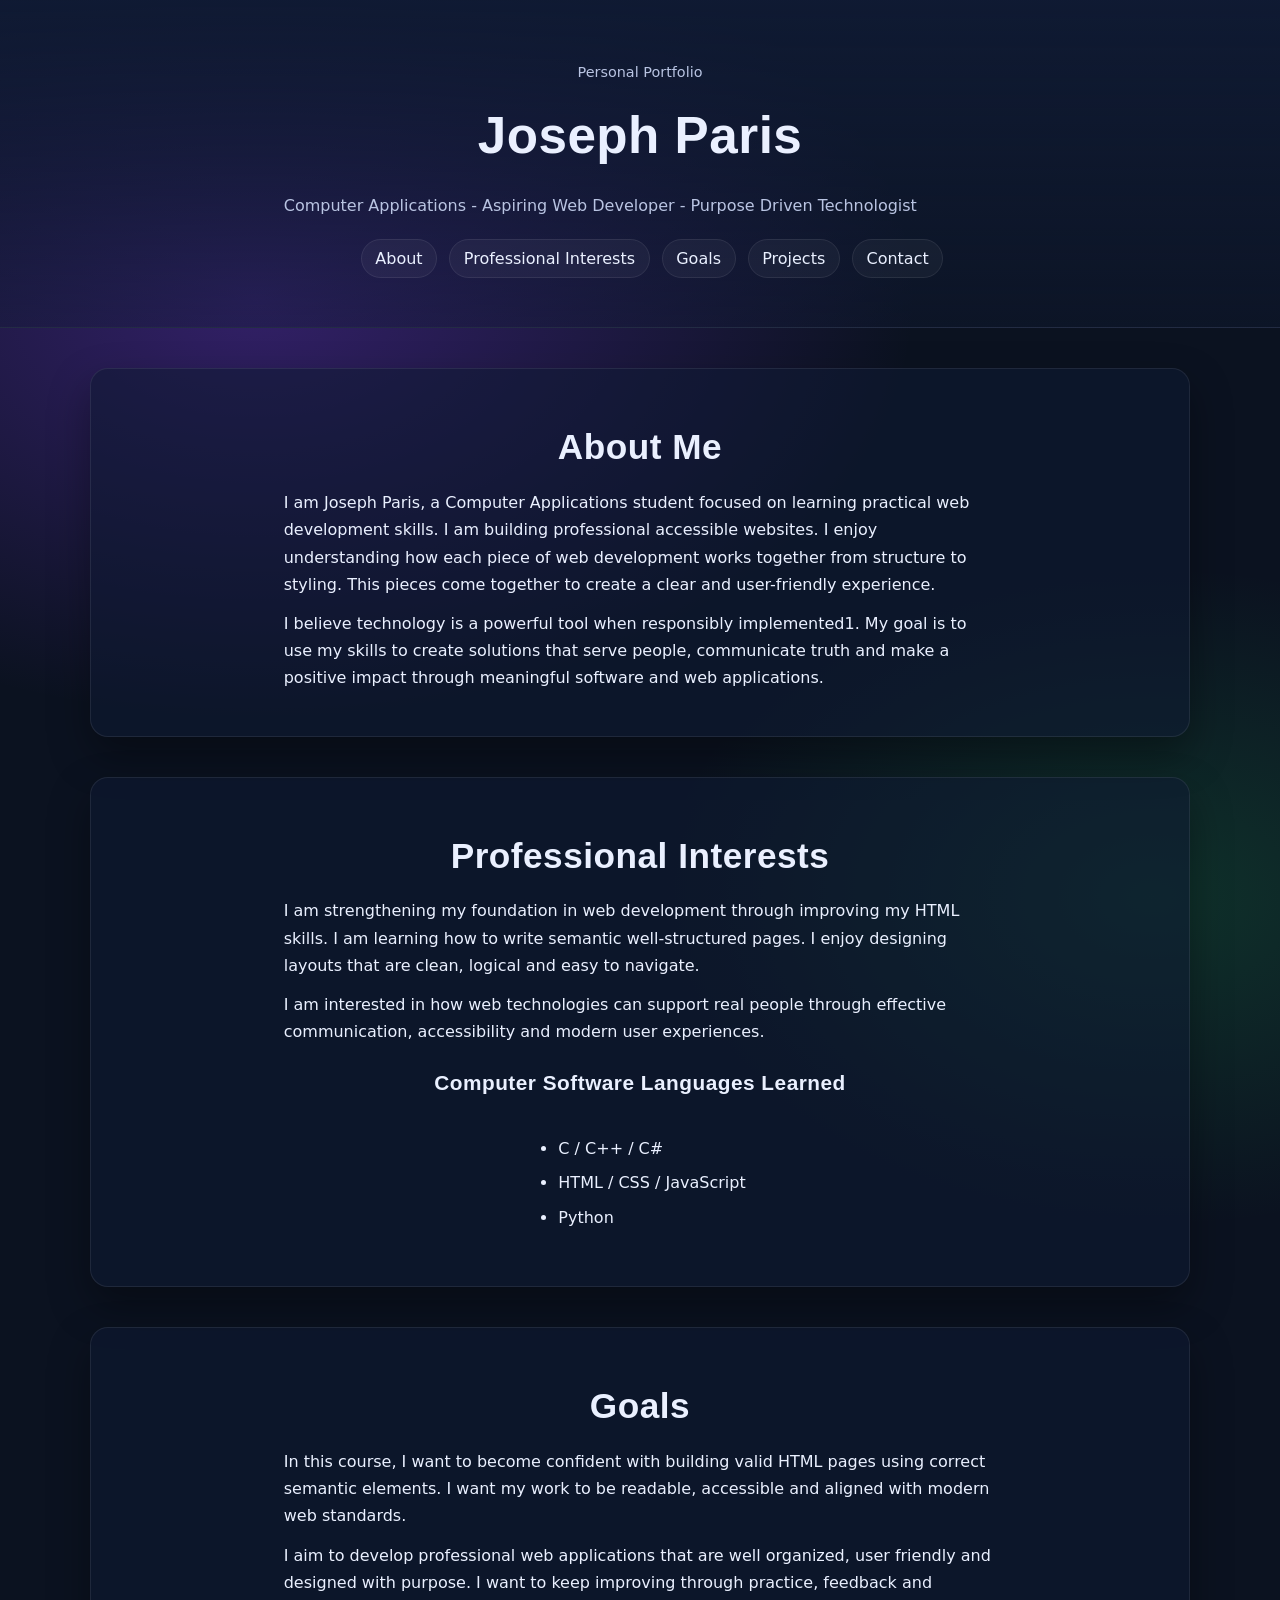
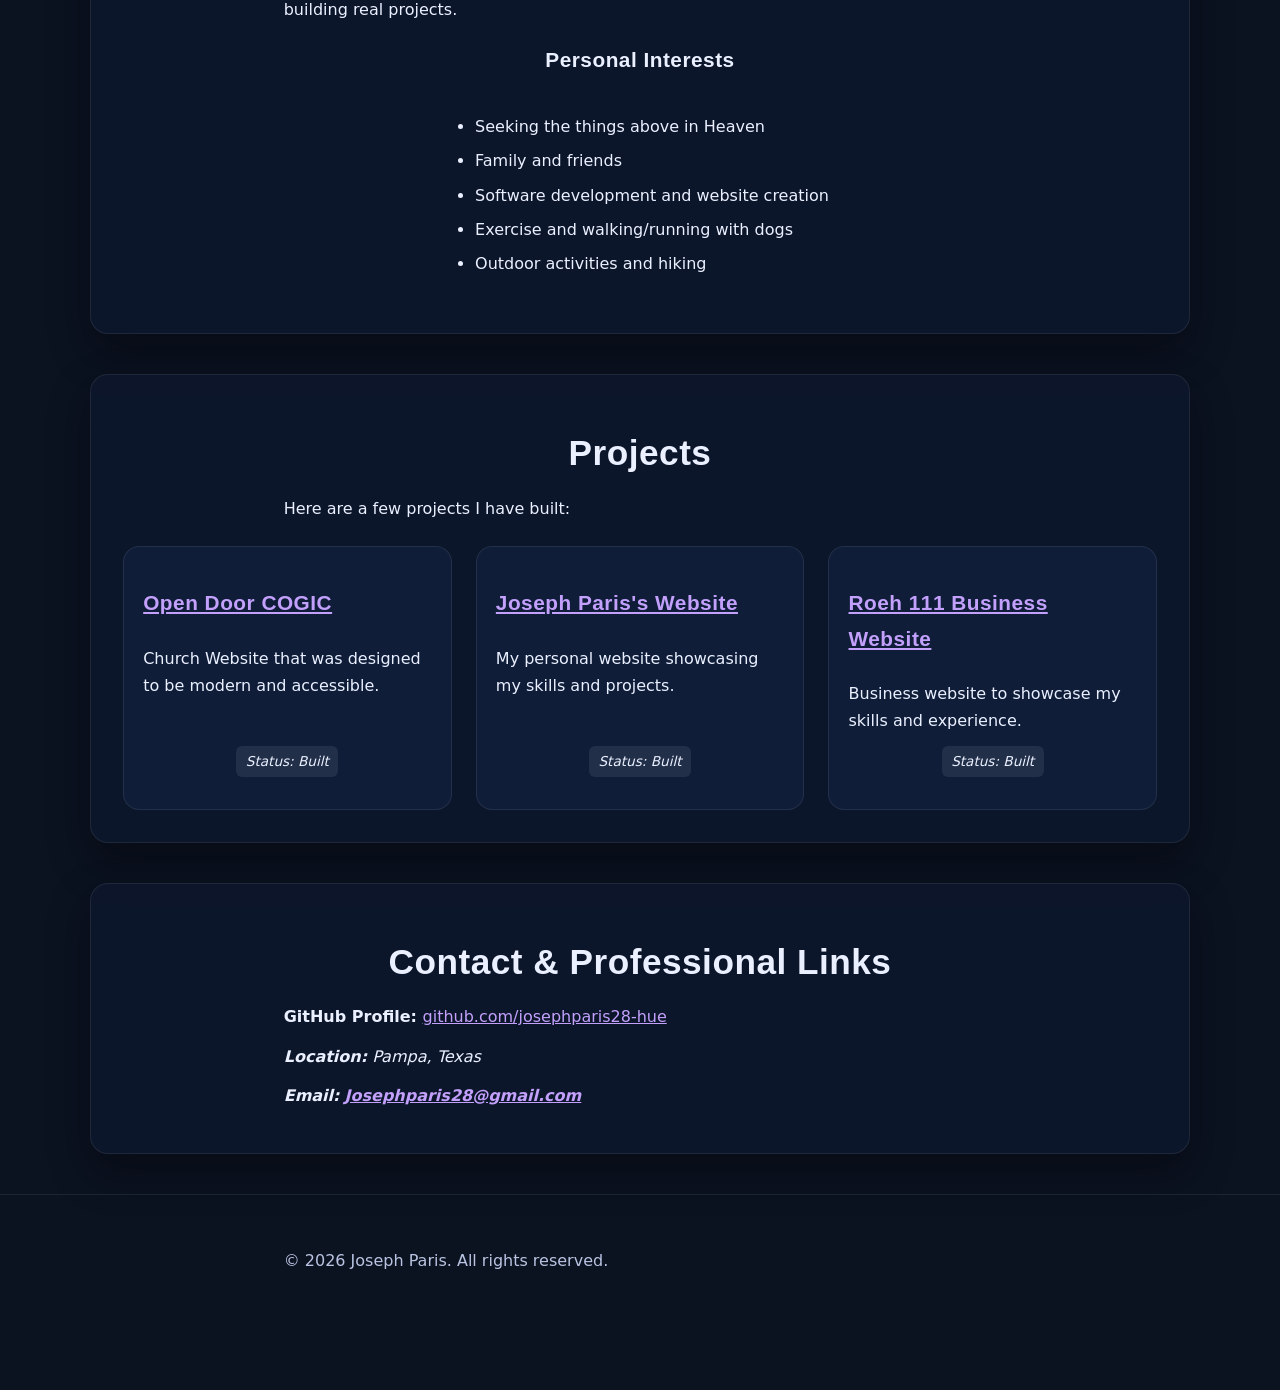
==== index.html @ 3a042814 "A few changes to improve the presentation." ====
<!DOCTYPE html>
<html lang="en">
<head>
  <meta charset="UTF-8" />
  <meta name="viewport" content="width=device-width, initial-scale=1" />
  <title>Joseph Paris | Portfolio</title>
  <meta name="description" content="Joseph Paris — Computer Applications student and aspiring web developer. Projects, skills, and interests." />

  <link rel="stylesheet" href="style.css" />
</head>

<body>
  <a class="skip-link" href="#main-content">Skip to main content</a>

  <header class="site-header">
    <div class="container">
      <p class="eyebrow">Personal Portfolio</p>
      <h1>Joseph Paris</h1>
      <p class="subtitle">
        Computer Applications - Aspiring Web Developer - Purpose Driven Technologist
      </p>

      <nav aria-label="Primary Navigation">
        <ul class="nav-list">
          <li><a href="#about.html">About</a></li>
          <li><a href="#interests">Professional Interests</a></li>
          <li><a href="#goals">Goals</a></li>
          <li><a href="#projects">Projects</a></li>
          <li><a href="#contact">Contact</a></li>
        </ul>
      </nav>
    </div>
  </header>

  <main id="main-content" class="container">

    <!-- ABOUT -->
    <section id="about" aria-labelledby="about-title">
      <h2 id="about-title">About Me</h2>
      <p>
        I am Joseph Paris, a Computer Applications student focused on learning practical
        web development skills. I am building professional accessible websites. I enjoy
        understanding how each piece of web development works together from structure to styling.
        This pieces come together to create a clear and user-friendly experience.
      </p>
      <p>
        I believe technology is a powerful tool when responsibly implemented1. My goal is to
        use my skills to create solutions that serve people, communicate truth and make a
        positive impact through meaningful software and web applications.
      </p>
    </section>

    <!-- Professional Interests -->
    <section id="interests" aria-labelledby="interests-title">
      <h2 id="interests-title">Professional Interests</h2>

      <p>
        I am strengthening my foundation in web development through improving my HTML skills. 
        I am learning how to write semantic well-structured pages. I enjoy designing layouts that
        are clean, logical and easy to navigate.
      </p>

      <p>
        I am interested in how web technologies can support real people through
        effective communication, accessibility and modern user experiences.
      </p>

      <h3>Computer Software Languages Learned</h3>
      <ul class="centered-list">
        <li>C / C++ / C#</li>
        <li>HTML / CSS / JavaScript</li>
        <li>Python</li>
      </ul>
    </section>

    <!-- Goals -->
    <section id="goals" aria-labelledby="goals-title">
      <h2 id="goals-title">Goals</h2>
      <p>
        In this course, I want to become confident with building valid HTML pages using correct semantic
        elements. I want my work to be readable, accessible and aligned with modern
        web standards.
      </p>
      <p>
        I aim to develop professional web applications that are well organized,
        user friendly and designed with purpose. I want to keep improving through practice,
        feedback and building real projects.
      </p>

      <h3>Personal Interests</h3>
      <ul class="centered-list">
        <li>Seeking the things above in Heaven</li>
        <li>Family and friends</li>
        <li>Software development and website creation</li>
        <li>Exercise and walking/running with dogs</li>
        <li>Outdoor activities and hiking</li>
      </ul>
    </section>

    <!-- Projects -->
    <section id="projects" aria-labelledby="projects-title">
      <h2 id="projects-title">Projects</h2>
      <p>Here are a few projects I have built:</p>

      <div class="cards">
        <article class="card">
          <h3><a href="https://www.opendoor-church.net/" target="_blank" rel="noopener">Open Door COGIC</a></h3>
          <p>Church Website that was designed to be modern and accessible.</p>
          <p class="status">Status: Built</p>
        </article>

        <article class="card">
          <h3><a href="https://josephparis28-hue.github.io/Joseph-Paris-Personnel-Webpage/" target="_blank" rel="noopener">Joseph Paris's Website</a></h3>
          <p>My personal website showcasing my skills and projects.</p>
          <p class="status">Status: Built</p>
        </article>

        <article class="card">
          <h3><a href="https://josephparis28-hue.github.io/Roeh-111/" target="_blank" rel="noopener">Roeh 111 Business Website</a></h3>
          <p>Business website to showcase my skills and experience.</p>
          <p class="status">Status: Built</p>
        </article>
      </div>
    </section>

    <!-- Contact -->
    <section id="contact" aria-labelledby="contact-title">
      <h2 id="contact-title">Contact & Professional Links</h2>

      <p>
        <strong>GitHub Profile: </strong>
        <a href="https://github.com/josephparis28-hue" target="_blank" rel="noopener">
          github.com/josephparis28-hue</a>
      </p>

      <address>
        <p><strong>Location:</strong> Pampa, Texas</p>
        <p>
          <strong>Email:</strong>
          <a href="mailto:Josephparis28@gmail.com">Josephparis28@gmail.com</a>
        </p>
      </address>
    </section>

  </main>

  <footer class="site-footer">
    <div class="container">
      <p>&copy; 2026 Joseph Paris. All rights reserved.</p>
    </div>
  </footer>

</body>
</html>
---- style.css ----
/* 
   Base + Reset
*/
*,
*::before,
*::after {
  box-sizing: border-box;
  margin: 0;
  padding: 0;
}

:root {
  --bg: #0b1220;
  --surface: #0f1a33;
  --card: #111f3d;
  --text: #eaf0ff;
  --muted: #b9c4e2;
  --accent: #7c3aed;
  --accent2: #22c55e;
  --border: rgba(255, 255, 255, 0.08);
  --shadow: 0 18px 40px rgba(0, 0, 0, 0.35);

  --link: #c2a0fc;
  --link-hover: #a98dfc;
  --link-active: #ffffff;
}

html {
  scroll-behavior: smooth;
}

body {
  font-family: system-ui, -apple-system, Segoe UI, Roboto, Helvetica, Arial, sans-serif;
  background:
    radial-gradient(1100px 700px at 20% 10%, rgba(124, 58, 237, 0.35), transparent 60%),
    radial-gradient(900px 600px at 90% 30%, rgba(34, 197, 94, 0.18), transparent 55%),
    var(--bg);
  color: var(--text);
  line-height: 1.7;
  text-align: center;
  padding-bottom: 4rem;
}

/* 
   Typography
*/
h1, h2, h3 {
  font-family: 'Poppins', sans-serif;
  letter-spacing: 0.5px;
  margin-bottom: 0.75rem;
}

h1 {
  font-size: clamp(2.2rem, 4vw, 3.2rem);
}

h2 {
  font-size: clamp(1.6rem, 3vw, 2.2rem);
  margin-top: 1rem;
}

h3 {
  font-size: 1.3rem;
  margin-top: 1.2rem;
}

p {
  max-width: 70ch;
  margin: 0.75rem auto;
  text-align: left;
}

/* 
   Layout Utility
*/
.container {
  width: min(1100px, 92%);
  margin-inline: auto;
}

/* 
   Skip Link
*/
.skip-link {
  position: absolute;
  left: -9999px;
  top: 0;
  padding: 0.75rem 1rem;
  background: #fff;
  color: #111;
  border-radius: 10px;
}

.skip-link:focus-visible {
  left: 1rem;
  top: 1rem;
  z-index: 999;
}

/* 
   Header
*/
.site-header {
  padding: 3rem 0 2rem;
  border-bottom: 1px solid var(--border);
  background: linear-gradient(180deg, rgba(15, 26, 51, 0.95), rgba(15, 26, 51, 0.35));
}

.eyebrow {
  color: var(--muted);
  text-align: center;
  font-size: 0.9rem;
  margin-bottom: 0.5rem;
}

.subtitle {
  color: var(--muted);
  margin-top: 0.5rem;
}

/* 
   Navigation
*/
.nav-list {
  list-style: none;
  display: flex;
  justify-content: center;
  gap: 0.75rem;
  margin-top: 1.2rem;
  flex-wrap: wrap;
}

.nav-list a {
  color: var(--text);
  text-decoration: none;
  padding: 0.55rem 0.85rem;
  border: 1px solid var(--border);
  border-radius: 999px;
  background: rgba(255, 255, 255, 0.04);
  transition: transform 0.15s ease, background 0.15s ease;
}

.nav-list a:hover {
  transform: translateY(-2px);
  background: rgba(255, 255, 255, 0.1);
}

/* 
   Sections
*/
section {
  background: rgba(15, 26, 51, 0.55);
  border: 1px solid var(--border);
  border-radius: 18px;
  padding: 2rem;
  margin: 2.5rem 0;
  box-shadow: var(--shadow);
}

/* 
   Lists
*/
ul, ol {
  display: inline-block;
  text-align: left;
  margin: 1rem auto;
  padding-left: 1.5rem;
}

li {
  margin: 0.45rem 0;
}

/* 
   Project Cards
*/
.cards {
  display: grid;
  grid-template-columns: repeat(3, minmax(0, 1fr));
  gap: 1.5rem;
  margin-top: 1.5rem;
}

.card {
  display: flex;
  flex-direction: column;
  background: rgba(17, 31, 61, 0.85);
  border: 1px solid var(--border);
  border-radius: 16px;
  padding: 1.2rem;
  text-align: left;
  transition: transform 0.2s ease, box-shadow 0.2s ease;
}

.card:hover {
  transform: translateY(-5px);
  box-shadow: 0 25px 50px rgba(0, 0, 0, 0.45);
}

.card img {
  width: 100%;
  border-radius: 12px;
  margin-bottom: 1rem;
}

.card .status {
  margin-top: auto;
  align-self: flex-start;
  background: rgba(255, 255, 255, 0.08);
  padding: 0.25rem 0.6rem;
  border-radius: 6px;
  font-size: 0.85rem;
  color: var(--text);
  font-style: italic;
}



.btn {
  display: inline-block;
  padding: 0.55rem 1rem;
  background: var(--accent);
  color: white;
  border-radius: 6px;
  text-decoration: none;
  transition: background 0.2s ease;
}

.btn:hover {
  background: var(--accent2);
}

/* 
   Contact Card
*/
.contact-card {
  background: rgba(255, 255, 255, 0.05);
  padding: 1.5rem;
  border-radius: 12px;
  display: inline-block;
  text-align: left;
  box-shadow: 0 8px 20px rgba(0,0,0,0.25);
}

/* -
   Footer
*/
.site-footer {
  padding: 2.5rem 0;
  border-top: 1px solid var(--border);
  color: var(--muted);
}

.footer-nav a {
  margin: 0 0.5rem;
  color: var(--link);
  text-decoration: none;
}

.social-icons a {
  font-size: 1.6rem;
  margin: 0 0.4rem;
  transition: transform 0.2s ease;
}

.social-icons a:hover {
  transform: scale(1.2);
}

/* 
   Links
*/
a {
  color: var(--link);
}

a:hover {
  color: var(--link-hover);
}

a:active {
  color: var(--link-active);
}

/* Email link */
a[href^="mailto:"] {
  font-weight: bold;
}

/* 
   Animations
*/
.fade-in {
  opacity: 0;
  transform: translateY(20px);
  transition: opacity 0.7s ease, transform 0.7s ease;
}

.fade-in.visible {
  opacity: 1;
  transform: translateY(0);
}

/*
   Responsive
*/
@media (max-width: 900px) {
  .cards {
    grid-template-columns: 1fr;
  }

  section {
    padding: 1.5rem;
  }
}
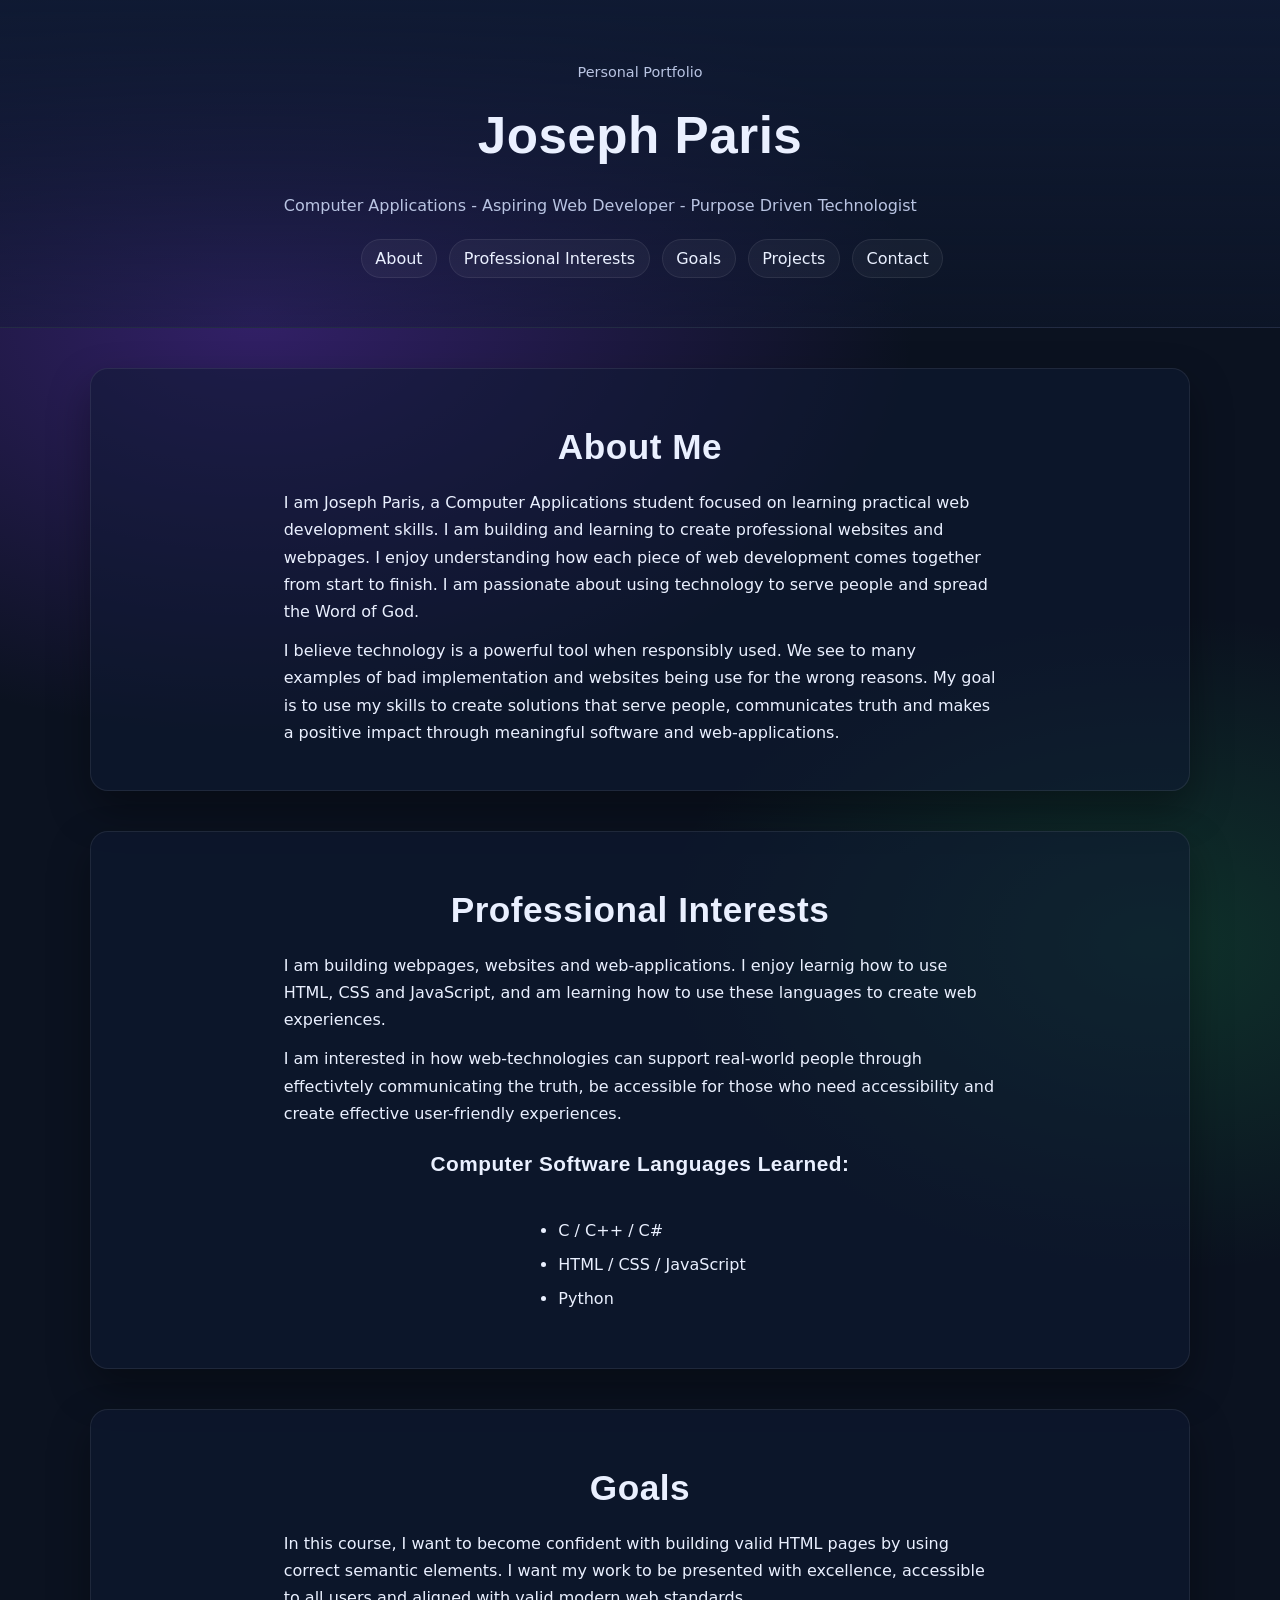
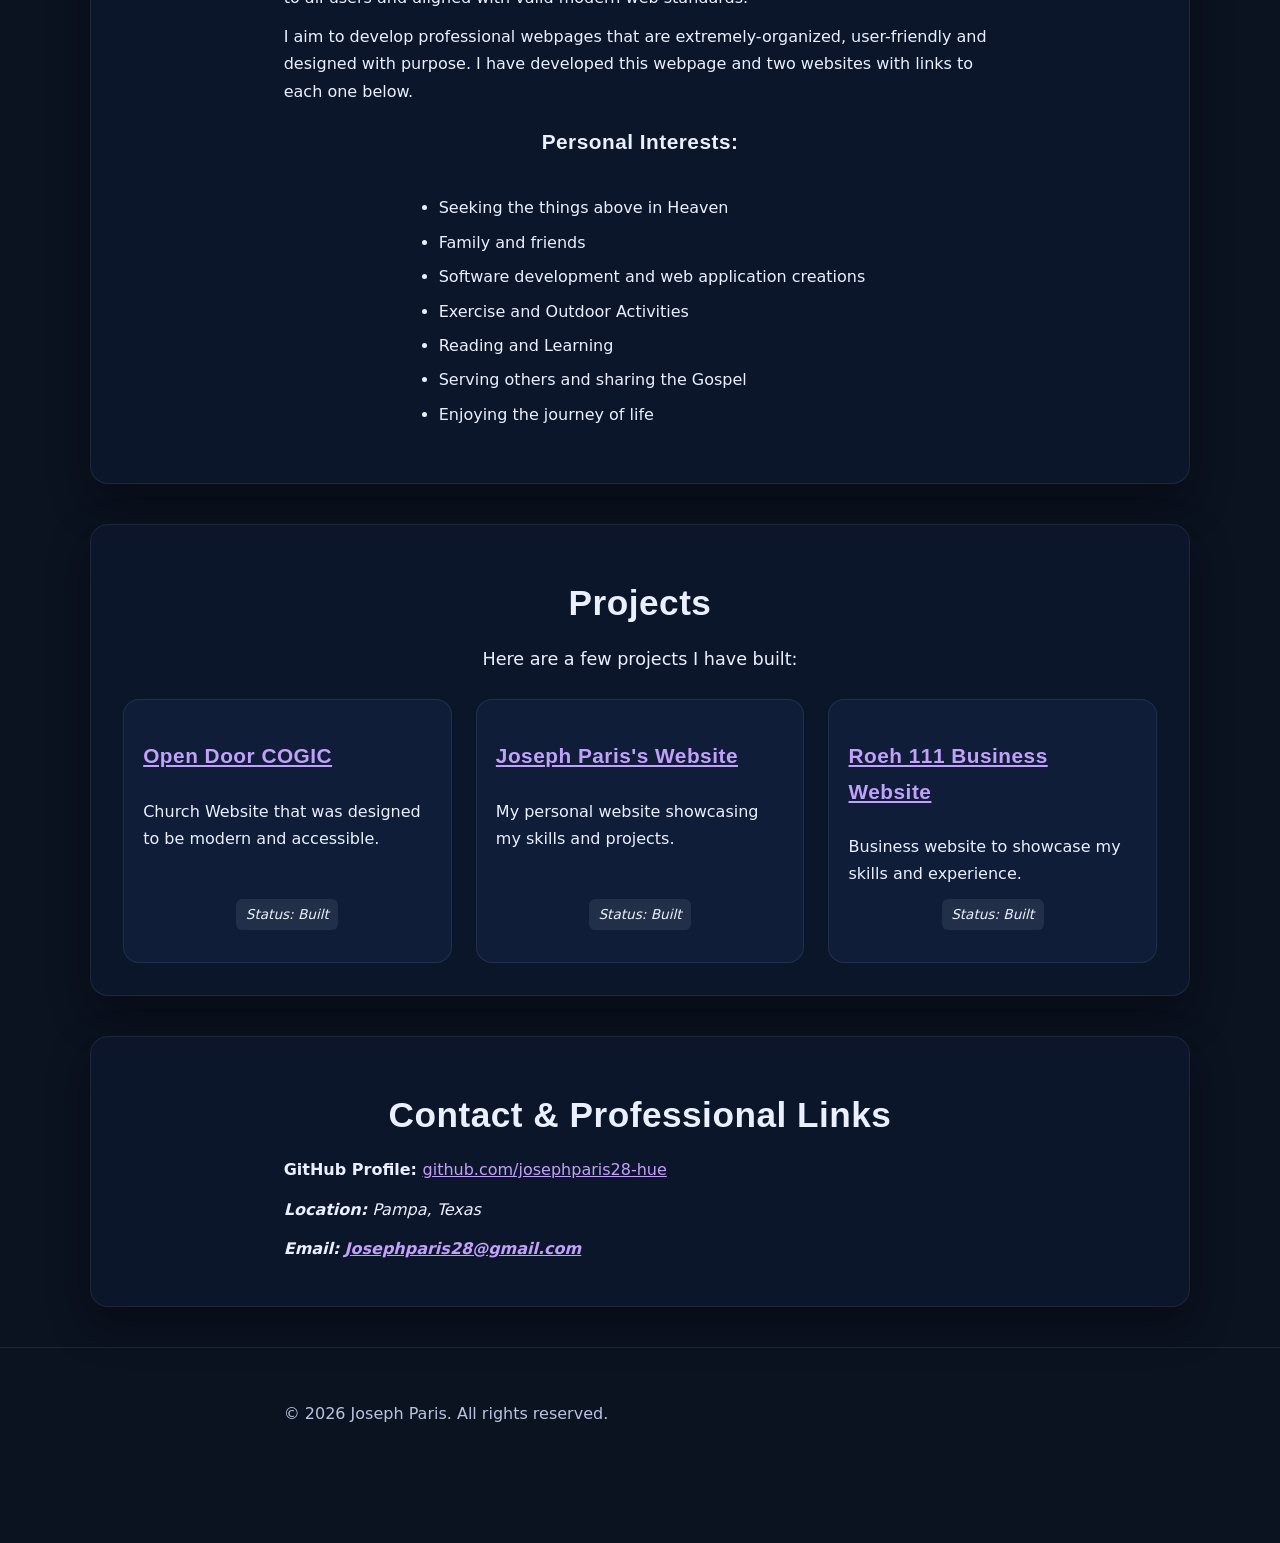
==== commit fe171c0d: "Revised the wording for the whole page, and centered the project introduction text. I added a few mo" ====
--- a/index.html
+++ b/index.html
@@ -39,14 +39,15 @@
       <h2 id="about-title">About Me</h2>
       <p>
         I am Joseph Paris, a Computer Applications student focused on learning practical
-        web development skills. I am building professional accessible websites. I enjoy
-        understanding how each piece of web development works together from structure to styling.
-        This pieces come together to create a clear and user-friendly experience.
+        web development skills. I am building and learning to create professional websites and webpages.
+        I enjoy understanding how each piece of web development comes together from start to finish.
+        I am passionate about using technology to serve people and spread the Word of God.
       </p>
       <p>
-        I believe technology is a powerful tool when responsibly implemented1. My goal is to
-        use my skills to create solutions that serve people, communicate truth and make a
-        positive impact through meaningful software and web applications.
+        I believe technology is a powerful tool when responsibly used. We see to many
+        examples of bad implementation and websites being use for the wrong reasons. 
+        My goal is to use my skills to create solutions that serve people,
+        communicates truth and makes a positive impact through meaningful software and web-applications.
       </p>
     </section>
 
@@ -55,17 +56,18 @@
       <h2 id="interests-title">Professional Interests</h2>
 
       <p>
-        I am strengthening my foundation in web development through improving my HTML skills. 
-        I am learning how to write semantic well-structured pages. I enjoy designing layouts that
-        are clean, logical and easy to navigate.
+        I am building webpages, websites and web-applications. 
+        I enjoy learnig how to use HTML, CSS and JavaScript, and
+        am learning how to use these languages to create web experiences.
       </p>
 
       <p>
-        I am interested in how web technologies can support real people through
-        effective communication, accessibility and modern user experiences.
+        I am interested in how web-technologies can support real-world people through
+        effectivtely communicating the truth, be accessible for those who need accessibility
+        and create effective user-friendly experiences.
       </p>
 
-      <h3>Computer Software Languages Learned</h3>
+      <h3>Computer Software Languages Learned:</h3>
       <ul class="centered-list">
         <li>C / C++ / C#</li>
         <li>HTML / CSS / JavaScript</li>
@@ -77,30 +79,32 @@
     <section id="goals" aria-labelledby="goals-title">
       <h2 id="goals-title">Goals</h2>
       <p>
-        In this course, I want to become confident with building valid HTML pages using correct semantic
-        elements. I want my work to be readable, accessible and aligned with modern
-        web standards.
+        In this course, I want to become confident with building valid HTML pages by
+        using correct semantic elements. I want my work to be presented with excellence, 
+        accessible to all users and aligned with valid modern web standards.
       </p>
       <p>
-        I aim to develop professional web applications that are well organized,
-        user friendly and designed with purpose. I want to keep improving through practice,
-        feedback and building real projects.
+        I aim to develop professional webpages that are extremely-organized,
+        user-friendly and designed with purpose. I have developed this webpage
+        and two websites with links to each one below.
       </p>
 
-      <h3>Personal Interests</h3>
+      <h3>Personal Interests:</h3>
       <ul class="centered-list">
         <li>Seeking the things above in Heaven</li>
         <li>Family and friends</li>
-        <li>Software development and website creation</li>
-        <li>Exercise and walking/running with dogs</li>
-        <li>Outdoor activities and hiking</li>
+        <li>Software development and web application creations</li>
+        <li>Exercise and Outdoor Activities</li>
+        <li>Reading and Learning</li>
+        <li>Serving others and sharing the Gospel</li>
+        <li>Enjoying the journey of life</li>
       </ul>
     </section>
 
     <!-- Projects -->
     <section id="projects" aria-labelledby="projects-title">
       <h2 id="projects-title">Projects</h2>
-      <p>Here are a few projects I have built:</p>
+      <p class="projects-intro">Here are a few projects I have built:</p>
 
       <div class="cards">
         <article class="card">
--- a/style.css
+++ b/style.css
@@ -174,6 +174,12 @@
 /* 
    Project Cards
 */
+.projects-intro {
+  text-align: center;
+  margin-bottom: 1.5rem;
+  font-size: 1.1rem;
+}
+
 .cards {
   display: grid;
   grid-template-columns: repeat(3, minmax(0, 1fr));
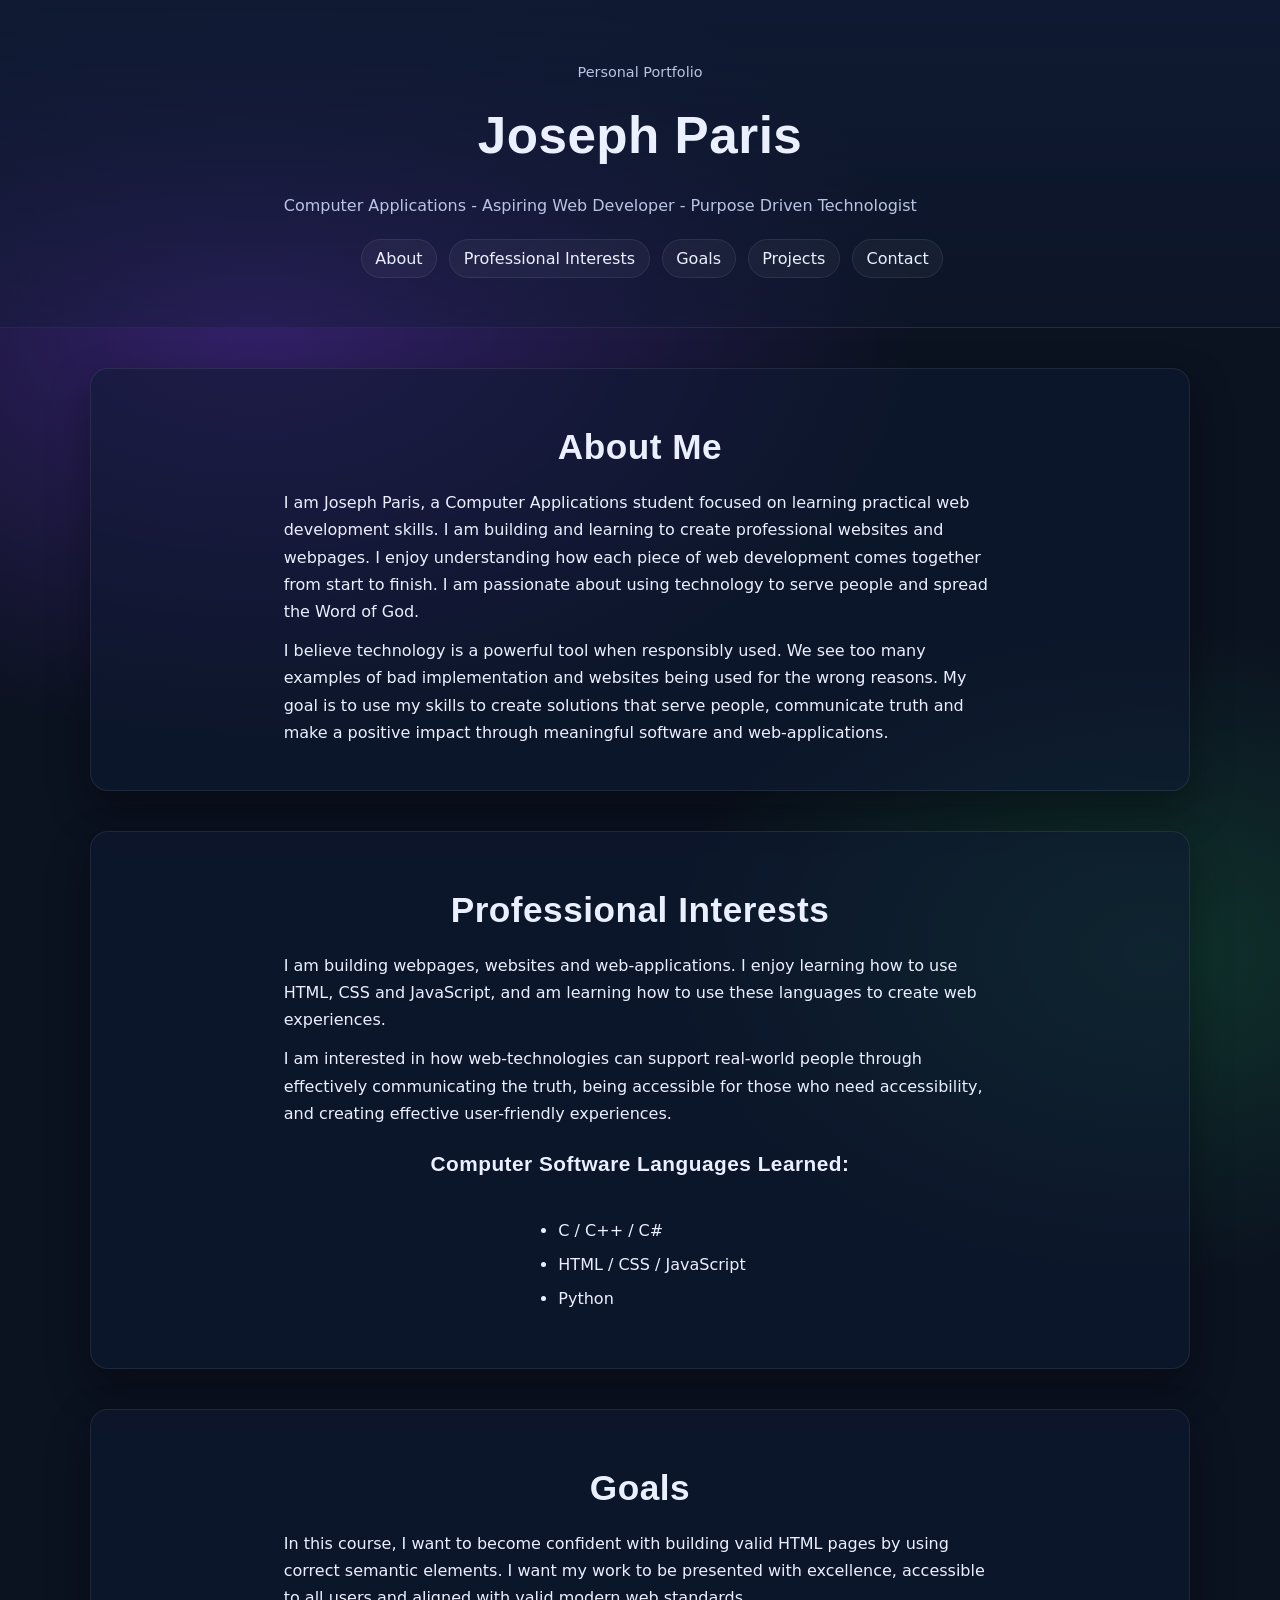
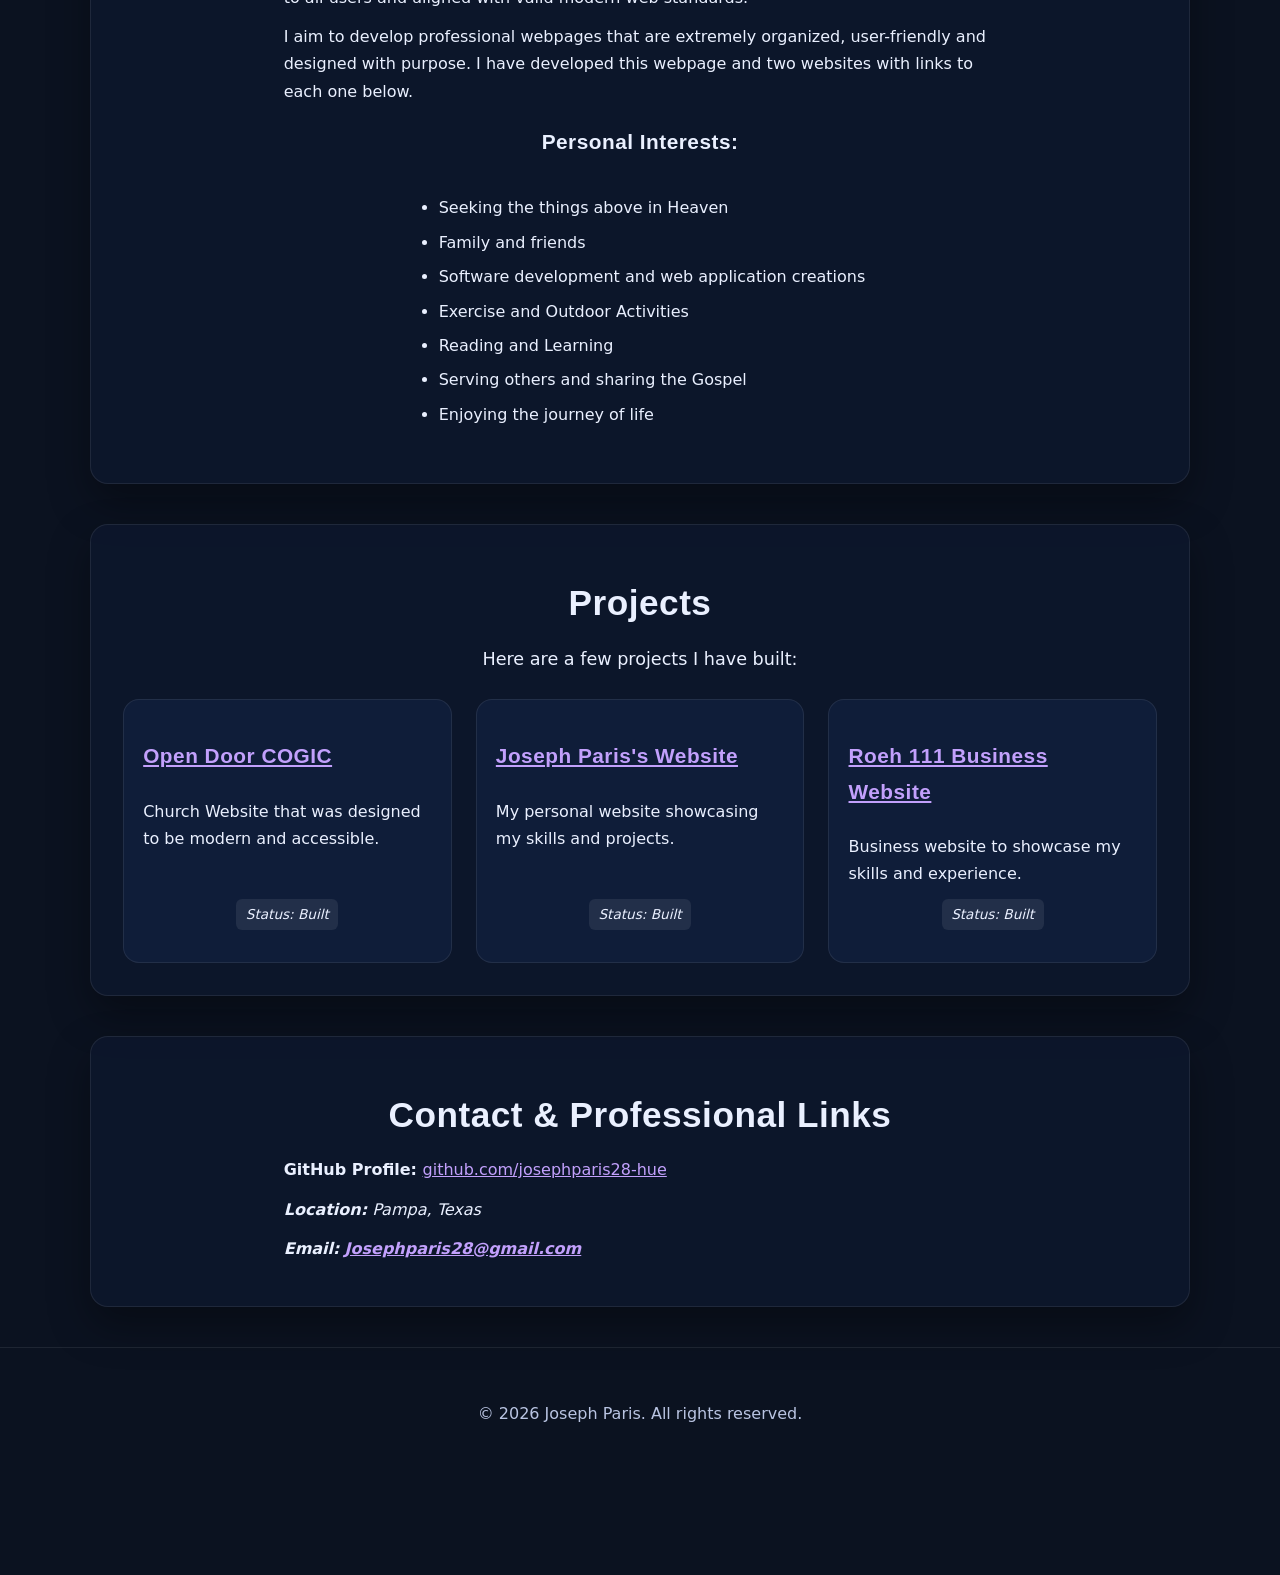
==== commit 5b9754b2: "Update README.md, index.html, style.css and add main.js. Added a scroll bar and back-to-top button." ====
--- a/index.html
+++ b/index.html
@@ -22,7 +22,7 @@
 
       <nav aria-label="Primary Navigation">
         <ul class="nav-list">
-          <li><a href="#about.html">About</a></li>
+          <li><a href="#about">About</a></li>
           <li><a href="#interests">Professional Interests</a></li>
           <li><a href="#goals">Goals</a></li>
           <li><a href="#projects">Projects</a></li>
@@ -44,10 +44,10 @@
         I am passionate about using technology to serve people and spread the Word of God.
       </p>
       <p>
-        I believe technology is a powerful tool when responsibly used. We see to many
-        examples of bad implementation and websites being use for the wrong reasons. 
+        I believe technology is a powerful tool when responsibly used. We see too many
+        examples of bad implementation and websites being used for the wrong reasons. 
         My goal is to use my skills to create solutions that serve people,
-        communicates truth and makes a positive impact through meaningful software and web-applications.
+        communicate truth and make a positive impact through meaningful software and web-applications.
       </p>
     </section>
 
@@ -57,14 +57,14 @@
 
       <p>
         I am building webpages, websites and web-applications. 
-        I enjoy learnig how to use HTML, CSS and JavaScript, and
+        I enjoy learning how to use HTML, CSS and JavaScript, and
         am learning how to use these languages to create web experiences.
       </p>
 
       <p>
         I am interested in how web-technologies can support real-world people through
-        effectivtely communicating the truth, be accessible for those who need accessibility
-        and create effective user-friendly experiences.
+        effectively communicating the truth, being accessible for those who need accessibility,
+        and creating effective user-friendly experiences.
       </p>
 
       <h3>Computer Software Languages Learned:</h3>
@@ -84,7 +84,7 @@
         accessible to all users and aligned with valid modern web standards.
       </p>
       <p>
-        I aim to develop professional webpages that are extremely-organized,
+        I aim to develop professional webpages that are extremely organized,
         user-friendly and designed with purpose. I have developed this webpage
         and two websites with links to each one below.
       </p>
@@ -148,11 +148,14 @@
 
   </main>
 
+  <button id="backToTop" aria-label="Back to top">↑</button>
+
   <footer class="site-footer">
     <div class="container">
       <p>&copy; 2026 Joseph Paris. All rights reserved.</p>
     </div>
   </footer>
 
+  <script src="main.js"></script>
 </body>
 </html>
--- a/style.css
+++ b/style.css
@@ -38,7 +38,7 @@
   color: var(--text);
   line-height: 1.7;
   text-align: center;
-  padding-bottom: 4rem;
+  padding-bottom: 6rem; /* ensures scroll height */
 }
 
 /* 
@@ -203,12 +203,6 @@
   box-shadow: 0 25px 50px rgba(0, 0, 0, 0.45);
 }
 
-.card img {
-  width: 100%;
-  border-radius: 12px;
-  margin-bottom: 1rem;
-}
-
 .card .status {
   margin-top: auto;
   align-self: flex-start;
@@ -220,22 +214,6 @@
   font-style: italic;
 }
 
-
-
-.btn {
-  display: inline-block;
-  padding: 0.55rem 1rem;
-  background: var(--accent);
-  color: white;
-  border-radius: 6px;
-  text-decoration: none;
-  transition: background 0.2s ease;
-}
-
-.btn:hover {
-  background: var(--accent2);
-}
-
 /* 
    Contact Card
 */
@@ -248,29 +226,18 @@
   box-shadow: 0 8px 20px rgba(0,0,0,0.25);
 }
 
-/* -
+/* 
    Footer
 */
 .site-footer {
   padding: 2.5rem 0;
   border-top: 1px solid var(--border);
   color: var(--muted);
-}
-
-.footer-nav a {
-  margin: 0 0.5rem;
-  color: var(--link);
-  text-decoration: none;
-}
-
-.social-icons a {
-  font-size: 1.6rem;
-  margin: 0 0.4rem;
-  transition: transform 0.2s ease;
-}
-
-.social-icons a:hover {
-  transform: scale(1.2);
+  text-align: center;
+}
+
+.site-footer p {
+  text-align: center;
 }
 
 /* 
@@ -307,7 +274,69 @@
   transform: translateY(0);
 }
 
-/*
+/* 
+   Custom Scrollbar
+*/
+::-webkit-scrollbar {
+  width: 12px;
+}
+
+::-webkit-scrollbar-track {
+  background: var(--surface);
+}
+
+::-webkit-scrollbar-thumb {
+  background: var(--accent);
+  border-radius: 10px;
+  border: 2px solid var(--surface);
+}
+
+::-webkit-scrollbar-thumb:hover {
+  background: var(--accent2);
+}
+
+/* Firefox */
+* {
+  scrollbar-width: thin;
+  scrollbar-color: var(--accent) var(--surface);
+}
+
+/* 
+   Back to Top Button
+*/
+#backToTop {
+  position: fixed;
+  bottom: 2rem;
+  right: 2rem;
+  width: 48px;
+  height: 48px;
+  border-radius: 50%;
+  border: none;
+  background: var(--accent);
+  color: white;
+  font-size: 1.5rem;
+  cursor: pointer;
+  box-shadow: 0 8px 20px rgba(0,0,0,0.35);
+  display: flex;
+  align-items: center;
+  justify-content: center;
+  opacity: 0;
+  pointer-events: none;
+  transition: opacity 0.3s ease, transform 0.3s ease;
+  z-index: 9999;
+}
+
+#backToTop:hover {
+  transform: translateY(-4px);
+  background: var(--accent2);
+}
+
+#backToTop.visible {
+  opacity: 1;
+  pointer-events: auto;
+}
+
+/* 
    Responsive
 */
 @media (max-width: 900px) {
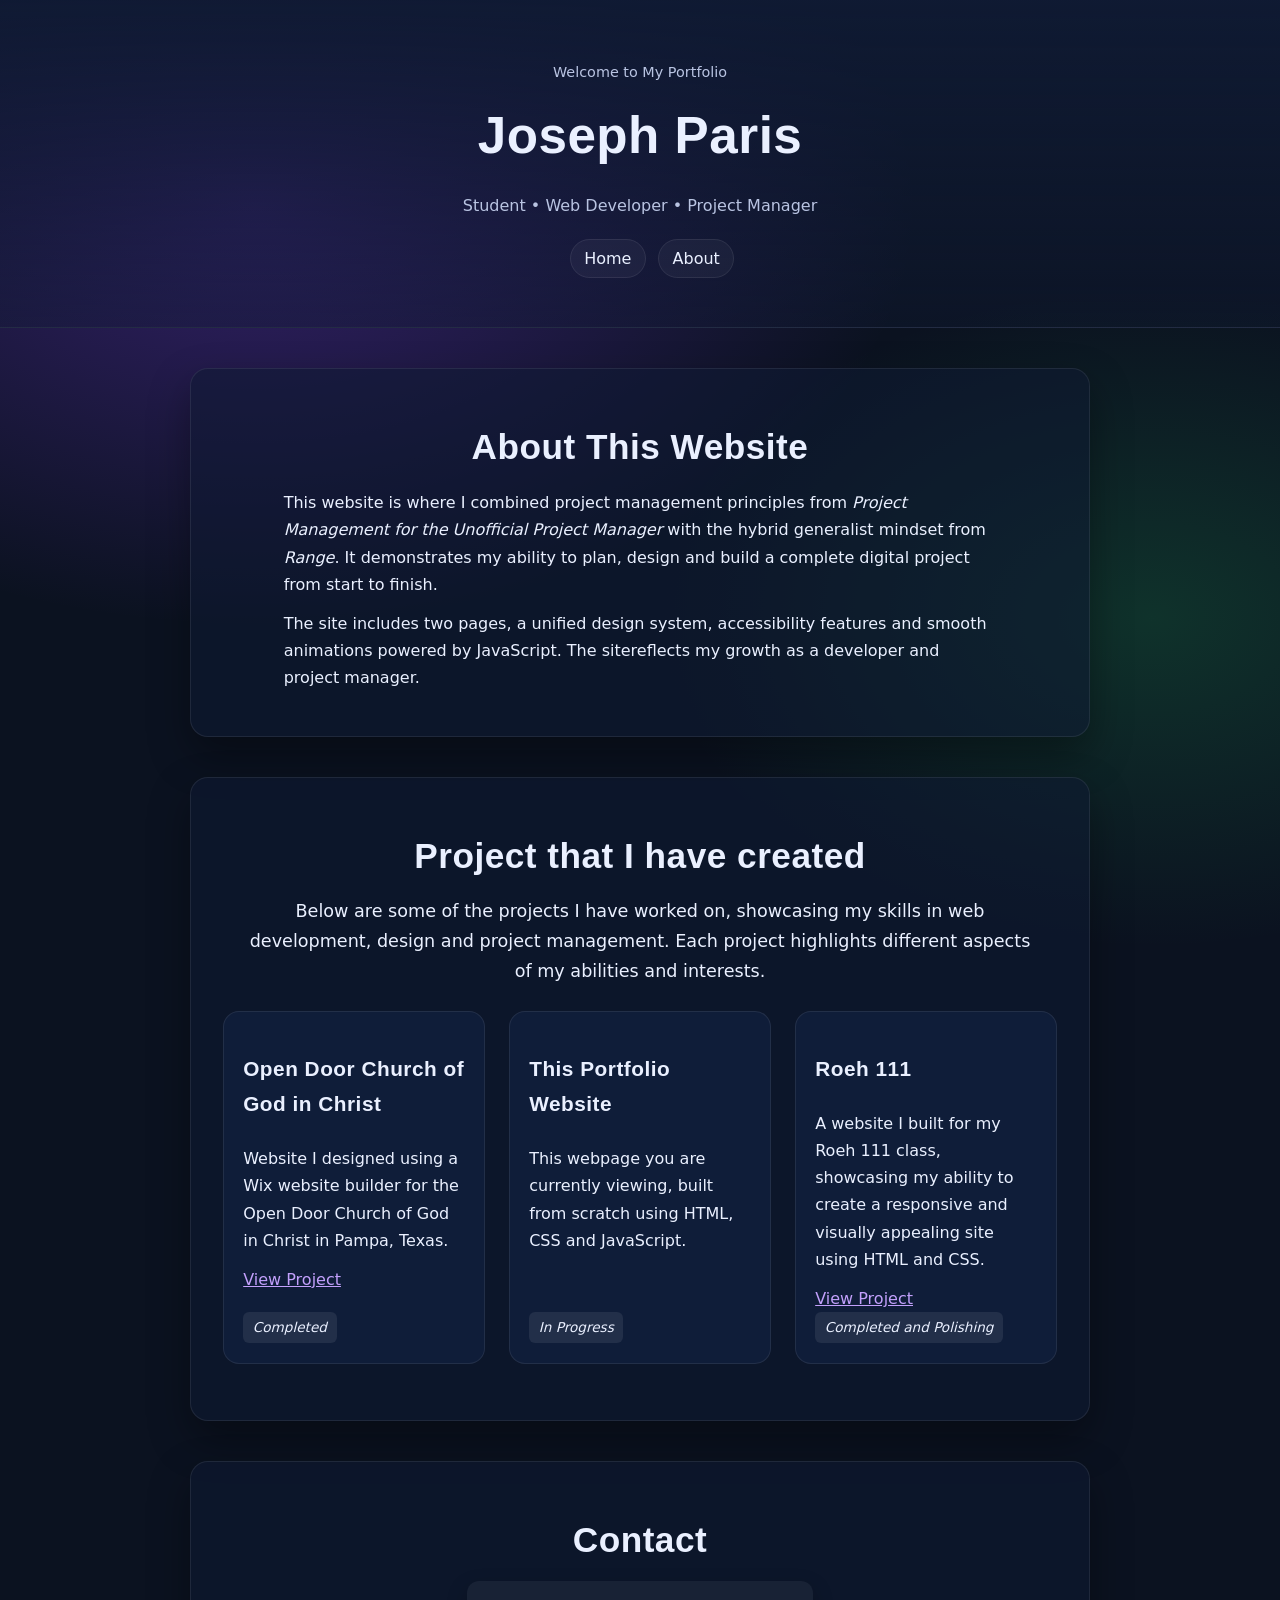
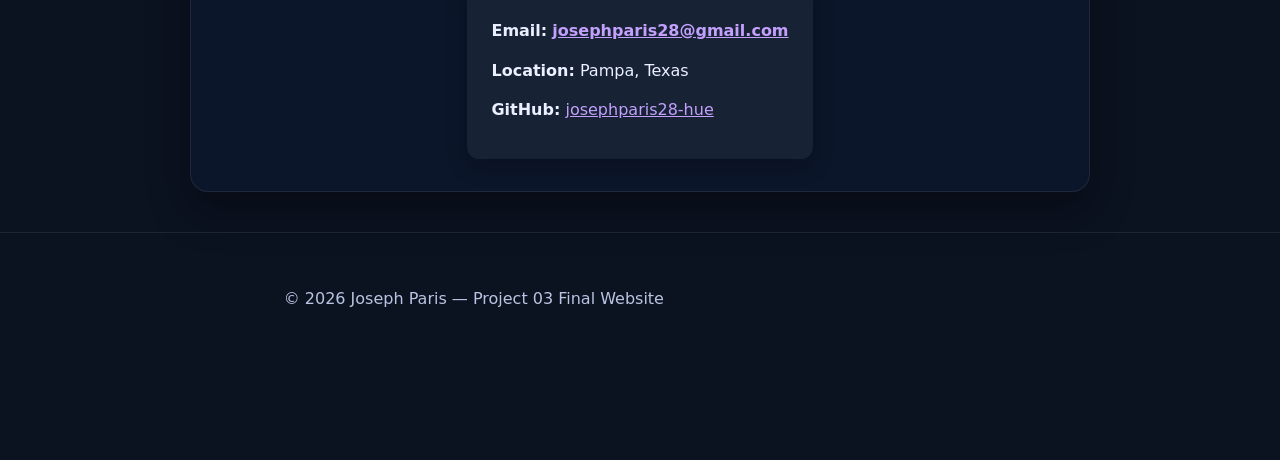
==== commit 02725ac9: "I update the website to added the final project scope, project plan and retrospective documents. I a" ====
--- a/index.html
+++ b/index.html
@@ -2,159 +2,109 @@
 <html lang="en">
 <head>
   <meta charset="UTF-8" />
-  <meta name="viewport" content="width=device-width, initial-scale=1" />
-  <title>Joseph Paris | Portfolio</title>
-  <meta name="description" content="Joseph Paris — Computer Applications student and aspiring web developer. Projects, skills, and interests." />
-
+  <meta name="viewport" content="width=device-width, initial-scale=1.0" />
+  <title>Joseph Paris — Portfolio</title>
   <link rel="stylesheet" href="style.css" />
 </head>
 
 <body>
-  <a class="skip-link" href="#main-content">Skip to main content</a>
 
-  <header class="site-header">
-    <div class="container">
-      <p class="eyebrow">Personal Portfolio</p>
-      <h1>Joseph Paris</h1>
-      <p class="subtitle">
-        Computer Applications - Aspiring Web Developer - Purpose Driven Technologist
-      </p>
+  <!-- Skip Link -->
+  <a href="#main" class="skip-link">Skip to content</a>
 
-      <nav aria-label="Primary Navigation">
-        <ul class="nav-list">
-          <li><a href="#about">About</a></li>
-          <li><a href="#interests">Professional Interests</a></li>
-          <li><a href="#goals">Goals</a></li>
-          <li><a href="#projects">Projects</a></li>
-          <li><a href="#contact">Contact</a></li>
-        </ul>
-      </nav>
-    </div>
+  <!-- Scroll Progress Bar -->
+  <div id="scrollProgress"></div>
+
+  <!-- Header -->
+  <header class="site-header fade-in">
+    <p class="eyebrow">Welcome to My Portfolio</p>
+    <h1>Joseph Paris</h1>
+    <p class="subtitle">Student • Web Developer • Project Manager</p>
+      <ul class="nav-list">
+        <li><a href="index.html" aria-current="page">Home</a></li>
+        <li><a href="about.html">About</a></li>
+      </ul>
+    </nav>
   </header>
 
-  <main id="main-content" class="container">
+  <main id="main" class="container">
 
-    <!-- ABOUT -->
-    <section id="about" aria-labelledby="about-title">
-      <h2 id="about-title">About Me</h2>
+    <!-- Intro Section -->
+    <section class="fade-in">
+      <h2>About This Website</h2>
       <p>
-        I am Joseph Paris, a Computer Applications student focused on learning practical
-        web development skills. I am building and learning to create professional websites and webpages.
-        I enjoy understanding how each piece of web development comes together from start to finish.
-        I am passionate about using technology to serve people and spread the Word of God.
+        This website is where I combined project management principles 
+        from <em>Project Management for the Unofficial Project Manager</em> with the hybrid generalist mindset 
+        from <em>Range</em>. It demonstrates my ability to plan, design and build a complete digital project 
+        from start to finish.
       </p>
       <p>
-        I believe technology is a powerful tool when responsibly used. We see too many
-        examples of bad implementation and websites being used for the wrong reasons. 
-        My goal is to use my skills to create solutions that serve people,
-        communicate truth and make a positive impact through meaningful software and web-applications.
+        The site includes two pages, a unified design system, accessibility features and smooth animations 
+        powered by JavaScript. The sitereflects my growth as a developer and project manager.
       </p>
     </section>
 
-    <!-- Professional Interests -->
-    <section id="interests" aria-labelledby="interests-title">
-      <h2 id="interests-title">Professional Interests</h2>
-
-      <p>
-        I am building webpages, websites and web-applications. 
-        I enjoy learning how to use HTML, CSS and JavaScript, and
-        am learning how to use these languages to create web experiences.
+    <!-- Projects Section -->
+    <section class="fade-in">
+      <h2>Project that I have created</h2>
+      <p class="projects-intro">
+        Below are some of the projects I have worked on, showcasing my skills in web development, design and project management. 
+        Each project highlights different aspects of my abilities and interests.
       </p>
 
-      <p>
-        I am interested in how web-technologies can support real-world people through
-        effectively communicating the truth, being accessible for those who need accessibility,
-        and creating effective user-friendly experiences.
-      </p>
+      <div class="cards">
 
-      <h3>Computer Software Languages Learned:</h3>
-      <ul class="centered-list">
-        <li>C / C++ / C#</li>
-        <li>HTML / CSS / JavaScript</li>
-        <li>Python</li>
-      </ul>
-    </section>
+        <div class="card">
+          <h3>Open Door Church of God in Christ</h3>
+          <p>
+            Website I designed using a Wix website builder for the Open Door Church of God in Christ in Pampa, Texas. 
+          </p>
 
-    <!-- Goals -->
-    <section id="goals" aria-labelledby="goals-title">
-      <h2 id="goals-title">Goals</h2>
-      <p>
-        In this course, I want to become confident with building valid HTML pages by
-        using correct semantic elements. I want my work to be presented with excellence, 
-        accessible to all users and aligned with valid modern web standards.
-      </p>
-      <p>
-        I aim to develop professional webpages that are extremely organized,
-        user-friendly and designed with purpose. I have developed this webpage
-        and two websites with links to each one below.
-      </p>
+          <a class="btn" href="https://www.opendoor-church.net/" target="_blank" rel="noopener">View Project</a>
 
-      <h3>Personal Interests:</h3>
-      <ul class="centered-list">
-        <li>Seeking the things above in Heaven</li>
-        <li>Family and friends</li>
-        <li>Software development and web application creations</li>
-        <li>Exercise and Outdoor Activities</li>
-        <li>Reading and Learning</li>
-        <li>Serving others and sharing the Gospel</li>
-        <li>Enjoying the journey of life</li>
-      </ul>
-    </section>
+          <span class="status">Completed</span>
+        </div>
 
-    <!-- Projects -->
-    <section id="projects" aria-labelledby="projects-title">
-      <h2 id="projects-title">Projects</h2>
-      <p class="projects-intro">Here are a few projects I have built:</p>
+        <div class="card">
+          <h3>This Portfolio Website</h3>
+          <p>
+            This webpage you are currently viewing, built from scratch using HTML, CSS and JavaScript. 
+          </p>
+          <span class="status">In Progress</span>
+        </div>
 
-      <div class="cards">
-        <article class="card">
-          <h3><a href="https://www.opendoor-church.net/" target="_blank" rel="noopener">Open Door COGIC</a></h3>
-          <p>Church Website that was designed to be modern and accessible.</p>
-          <p class="status">Status: Built</p>
-        </article>
+        <div class="card">
+          <h3>Roeh 111</h3>
+          <p>
+            A website I built for my Roeh 111 class, showcasing my ability to create a responsive and visually appealing site using HTML and CSS.
+          </p>
 
-        <article class="card">
-          <h3><a href="https://josephparis28-hue.github.io/Joseph-Paris-Personnel-Webpage/" target="_blank" rel="noopener">Joseph Paris's Website</a></h3>
-          <p>My personal website showcasing my skills and projects.</p>
-          <p class="status">Status: Built</p>
-        </article>
+          <a class="btn" href="https://josephparis28-hue.github.io/Roeh-111/" target="_blank" rel="noopener">View Project</a>
 
-        <article class="card">
-          <h3><a href="https://josephparis28-hue.github.io/Roeh-111/" target="_blank" rel="noopener">Roeh 111 Business Website</a></h3>
-          <p>Business website to showcase my skills and experience.</p>
-          <p class="status">Status: Built</p>
-        </article>
+          <span class="status">Completed and Polishing</span>
+        </div>
+
       </div>
     </section>
 
-    <!-- Contact -->
-    <section id="contact" aria-labelledby="contact-title">
-      <h2 id="contact-title">Contact & Professional Links</h2>
-
-      <p>
-        <strong>GitHub Profile: </strong>
-        <a href="https://github.com/josephparis28-hue" target="_blank" rel="noopener">
-          github.com/josephparis28-hue</a>
-      </p>
-
-      <address>
+    <!-- Contact Section -->
+    <section class="fade-in">
+      <h2>Contact</h2>
+      <div class="contact-card">
+        <p><strong>Email:</strong> <a href="mailto:your-email@example.com">josephparis28@gmail.com</a></p>
         <p><strong>Location:</strong> Pampa, Texas</p>
-        <p>
-          <strong>Email:</strong>
-          <a href="mailto:Josephparis28@gmail.com">Josephparis28@gmail.com</a>
-        </p>
-      </address>
+        <p><strong>GitHub:</strong> <a href="https://github.com/your-username">josephparis28-hue</a></p>
     </section>
 
   </main>
 
+  <!-- Footer -->
+  <footer class="site-footer fade-in">
+    <p>© 2026 Joseph Paris — Project 03 Final Website</p>
+  </footer>
+
+  <!-- Back to Top Button -->
   <button id="backToTop" aria-label="Back to top">↑</button>
-
-  <footer class="site-footer">
-    <div class="container">
-      <p>&copy; 2026 Joseph Paris. All rights reserved.</p>
-    </div>
-  </footer>
 
   <script src="main.js"></script>
 </body>
--- a/style.css
+++ b/style.css
@@ -38,12 +38,22 @@
   color: var(--text);
   line-height: 1.7;
   text-align: center;
-  padding-bottom: 6rem; /* ensures scroll height */
-}
-
-/* 
-   Typography
-*/
+  padding-bottom: 6rem;
+}
+
+/* Scroll Progress Bar */
+#scrollProgress {
+  position: fixed;
+  top: 0;
+  left: 0;
+  height: 5px;
+  width: 0%;
+  background: var(--accent);
+  z-index: 99999;
+  transition: width 0.15s ease-out;
+}
+
+/* Typography */
 h1, h2, h3 {
   font-family: 'Poppins', sans-serif;
   letter-spacing: 0.5px;
@@ -70,17 +80,25 @@
   text-align: left;
 }
 
-/* 
-   Layout Utility
-*/
+/* Layout Utility */
 .container {
   width: min(1100px, 92%);
   margin-inline: auto;
 }
 
-/* 
-   Skip Link
-*/
+/* Center ALL sections */
+section {
+  background: rgba(15, 26, 51, 0.55);
+  border: 1px solid var(--border);
+  border-radius: 18px;
+  padding: 2rem;
+  margin: 2.5rem auto;
+  box-shadow: var(--shadow);
+  max-width: 900px;
+  text-align: center;
+}
+
+/* Skip Link */
 .skip-link {
   position: absolute;
   left: -9999px;
@@ -97,13 +115,12 @@
   z-index: 999;
 }
 
-/* 
-   Header
-*/
+/* Header */
 .site-header {
   padding: 3rem 0 2rem;
   border-bottom: 1px solid var(--border);
   background: linear-gradient(180deg, rgba(15, 26, 51, 0.95), rgba(15, 26, 51, 0.35));
+  text-align: center;
 }
 
 .eyebrow {
@@ -116,11 +133,10 @@
 .subtitle {
   color: var(--muted);
   margin-top: 0.5rem;
-}
-
-/* 
-   Navigation
-*/
+  text-align: center;
+}
+
+/* Navigation */
 .nav-list {
   list-style: none;
   display: flex;
@@ -137,7 +153,12 @@
   border: 1px solid var(--border);
   border-radius: 999px;
   background: rgba(255, 255, 255, 0.04);
-  transition: transform 0.15s ease, background 0.15s ease;
+  transition: transform 0.15s ease, background 0.15s ease, color 0.2s ease;
+}
+
+.nav-list a:focus-visible {
+  outline: 2px solid var(--accent2);
+  outline-offset: 4px;
 }
 
 .nav-list a:hover {
@@ -145,21 +166,7 @@
   background: rgba(255, 255, 255, 0.1);
 }
 
-/* 
-   Sections
-*/
-section {
-  background: rgba(15, 26, 51, 0.55);
-  border: 1px solid var(--border);
-  border-radius: 18px;
-  padding: 2rem;
-  margin: 2.5rem 0;
-  box-shadow: var(--shadow);
-}
-
-/* 
-   Lists
-*/
+/* Lists */
 ul, ol {
   display: inline-block;
   text-align: left;
@@ -171,9 +178,7 @@
   margin: 0.45rem 0;
 }
 
-/* 
-   Project Cards
-*/
+/* Project Cards */
 .projects-intro {
   text-align: center;
   margin-bottom: 1.5rem;
@@ -184,7 +189,8 @@
   display: grid;
   grid-template-columns: repeat(3, minmax(0, 1fr));
   gap: 1.5rem;
-  margin-top: 1.5rem;
+  margin: 1.5rem auto;
+  justify-items: center;
 }
 
 .card {
@@ -195,6 +201,8 @@
   border-radius: 16px;
   padding: 1.2rem;
   text-align: left;
+  width: 100%;
+  max-width: 300px;
   transition: transform 0.2s ease, box-shadow 0.2s ease;
 }
 
@@ -214,21 +222,19 @@
   font-style: italic;
 }
 
-/* 
-   Contact Card
-*/
+/* Contact Card */
 .contact-card {
   background: rgba(255, 255, 255, 0.05);
   padding: 1.5rem;
   border-radius: 12px;
   display: inline-block;
   text-align: left;
+  margin-left: auto;
+  margin-right: auto;
   box-shadow: 0 8px 20px rgba(0,0,0,0.25);
 }
 
-/* 
-   Footer
-*/
+/* Footer */
 .site-footer {
   padding: 2.5rem 0;
   border-top: 1px solid var(--border);
@@ -236,15 +242,10 @@
   text-align: center;
 }
 
-.site-footer p {
-  text-align: center;
-}
-
-/* 
-   Links
-*/
+/* Links */
 a {
   color: var(--link);
+  transition: color 0.2s ease;
 }
 
 a:hover {
@@ -255,14 +256,11 @@
   color: var(--link-active);
 }
 
-/* Email link */
 a[href^="mailto:"] {
   font-weight: bold;
 }
 
-/* 
-   Animations
-*/
+/* Fade-in Animations */
 .fade-in {
   opacity: 0;
   transform: translateY(20px);
@@ -274,9 +272,7 @@
   transform: translateY(0);
 }
 
-/* 
-   Custom Scrollbar
-*/
+/* Custom Scrollbar */
 ::-webkit-scrollbar {
   width: 12px;
 }
@@ -301,9 +297,7 @@
   scrollbar-color: var(--accent) var(--surface);
 }
 
-/* 
-   Back to Top Button
-*/
+/* Back to Top Button */
 #backToTop {
   position: fixed;
   bottom: 2rem;
@@ -336,9 +330,7 @@
   pointer-events: auto;
 }
 
-/* 
-   Responsive
-*/
+/* Responsive */
 @media (max-width: 900px) {
   .cards {
     grid-template-columns: 1fr;
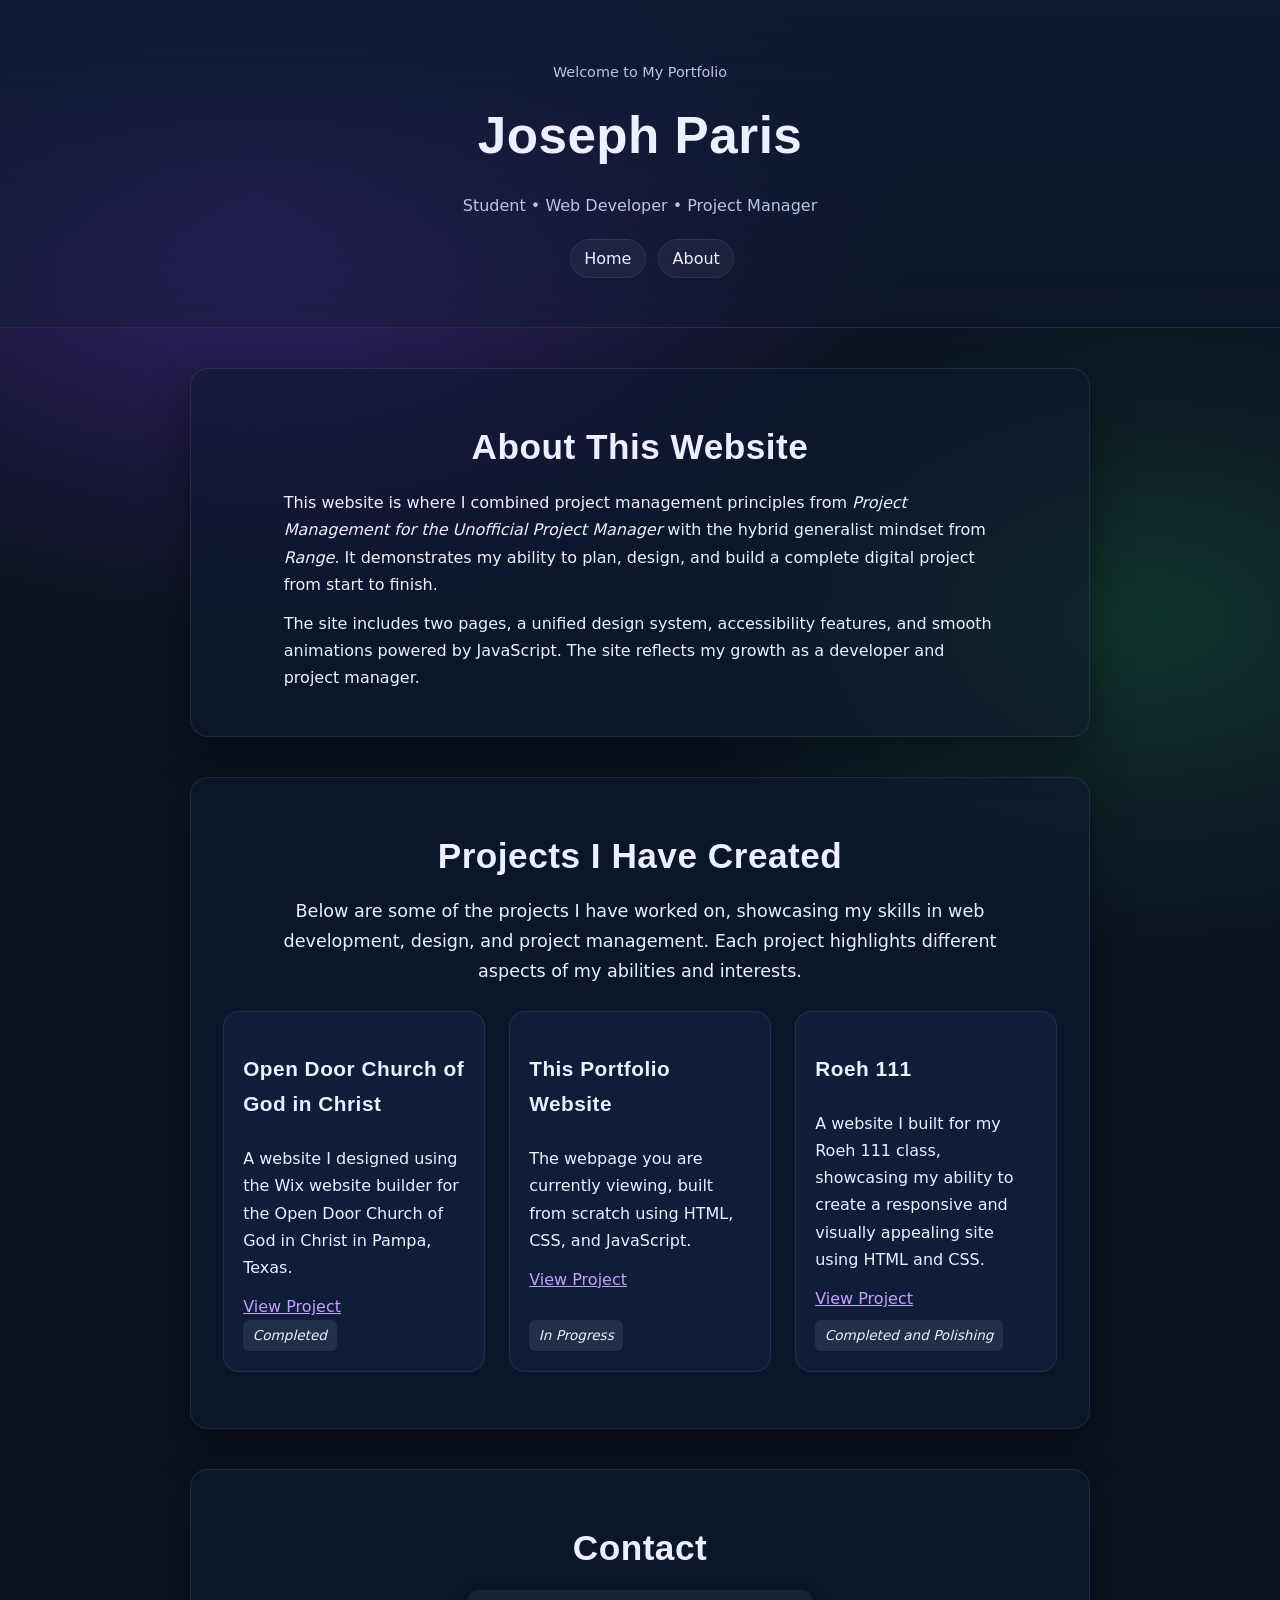
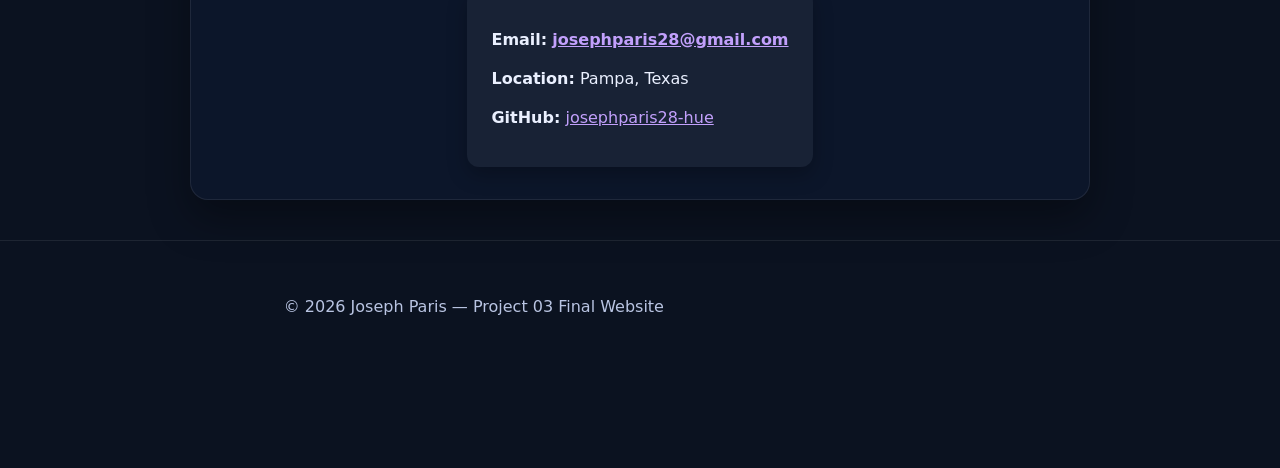
==== commit 2e2e387f: "Updated and polished the required documents for the final project. That way these are in order, and " ====
--- a/index.html
+++ b/index.html
@@ -20,6 +20,8 @@
     <p class="eyebrow">Welcome to My Portfolio</p>
     <h1>Joseph Paris</h1>
     <p class="subtitle">Student • Web Developer • Project Manager</p>
+
+    <nav aria-label="Main navigation">
       <ul class="nav-list">
         <li><a href="index.html" aria-current="page">Home</a></li>
         <li><a href="about.html">About</a></li>
@@ -35,20 +37,20 @@
       <p>
         This website is where I combined project management principles 
         from <em>Project Management for the Unofficial Project Manager</em> with the hybrid generalist mindset 
-        from <em>Range</em>. It demonstrates my ability to plan, design and build a complete digital project 
+        from <em>Range</em>. It demonstrates my ability to plan, design, and build a complete digital project 
         from start to finish.
       </p>
       <p>
-        The site includes two pages, a unified design system, accessibility features and smooth animations 
-        powered by JavaScript. The sitereflects my growth as a developer and project manager.
+        The site includes two pages, a unified design system, accessibility features, and smooth animations 
+        powered by JavaScript. The site reflects my growth as a developer and project manager.
       </p>
     </section>
 
     <!-- Projects Section -->
     <section class="fade-in">
-      <h2>Project that I have created</h2>
+      <h2>Projects I Have Created</h2>
       <p class="projects-intro">
-        Below are some of the projects I have worked on, showcasing my skills in web development, design and project management. 
+        Below are some of the projects I have worked on, showcasing my skills in web development, design, and project management. 
         Each project highlights different aspects of my abilities and interests.
       </p>
 
@@ -57,7 +59,7 @@
         <div class="card">
           <h3>Open Door Church of God in Christ</h3>
           <p>
-            Website I designed using a Wix website builder for the Open Door Church of God in Christ in Pampa, Texas. 
+            A website I designed using the Wix website builder for the Open Door Church of God in Christ in Pampa, Texas.
           </p>
 
           <a class="btn" href="https://www.opendoor-church.net/" target="_blank" rel="noopener">View Project</a>
@@ -68,8 +70,11 @@
         <div class="card">
           <h3>This Portfolio Website</h3>
           <p>
-            This webpage you are currently viewing, built from scratch using HTML, CSS and JavaScript. 
+            The webpage you are currently viewing, built from scratch using HTML, CSS, and JavaScript.
           </p>
+
+          <a class="btn" href="https://josephparis28-hue.github.io/" target="_blank" rel="noopener">View Project</a>
+
           <span class="status">In Progress</span>
         </div>
 
@@ -91,9 +96,10 @@
     <section class="fade-in">
       <h2>Contact</h2>
       <div class="contact-card">
-        <p><strong>Email:</strong> <a href="mailto:your-email@example.com">josephparis28@gmail.com</a></p>
+        <p><strong>Email:</strong> <a href="mailto:josephparis28@gmail.com">josephparis28@gmail.com</a></p>
         <p><strong>Location:</strong> Pampa, Texas</p>
-        <p><strong>GitHub:</strong> <a href="https://github.com/your-username">josephparis28-hue</a></p>
+        <p><strong>GitHub:</strong> <a href="https://github.com/josephparis28-hue">josephparis28-hue</a></p>
+      </div>
     </section>
 
   </main>
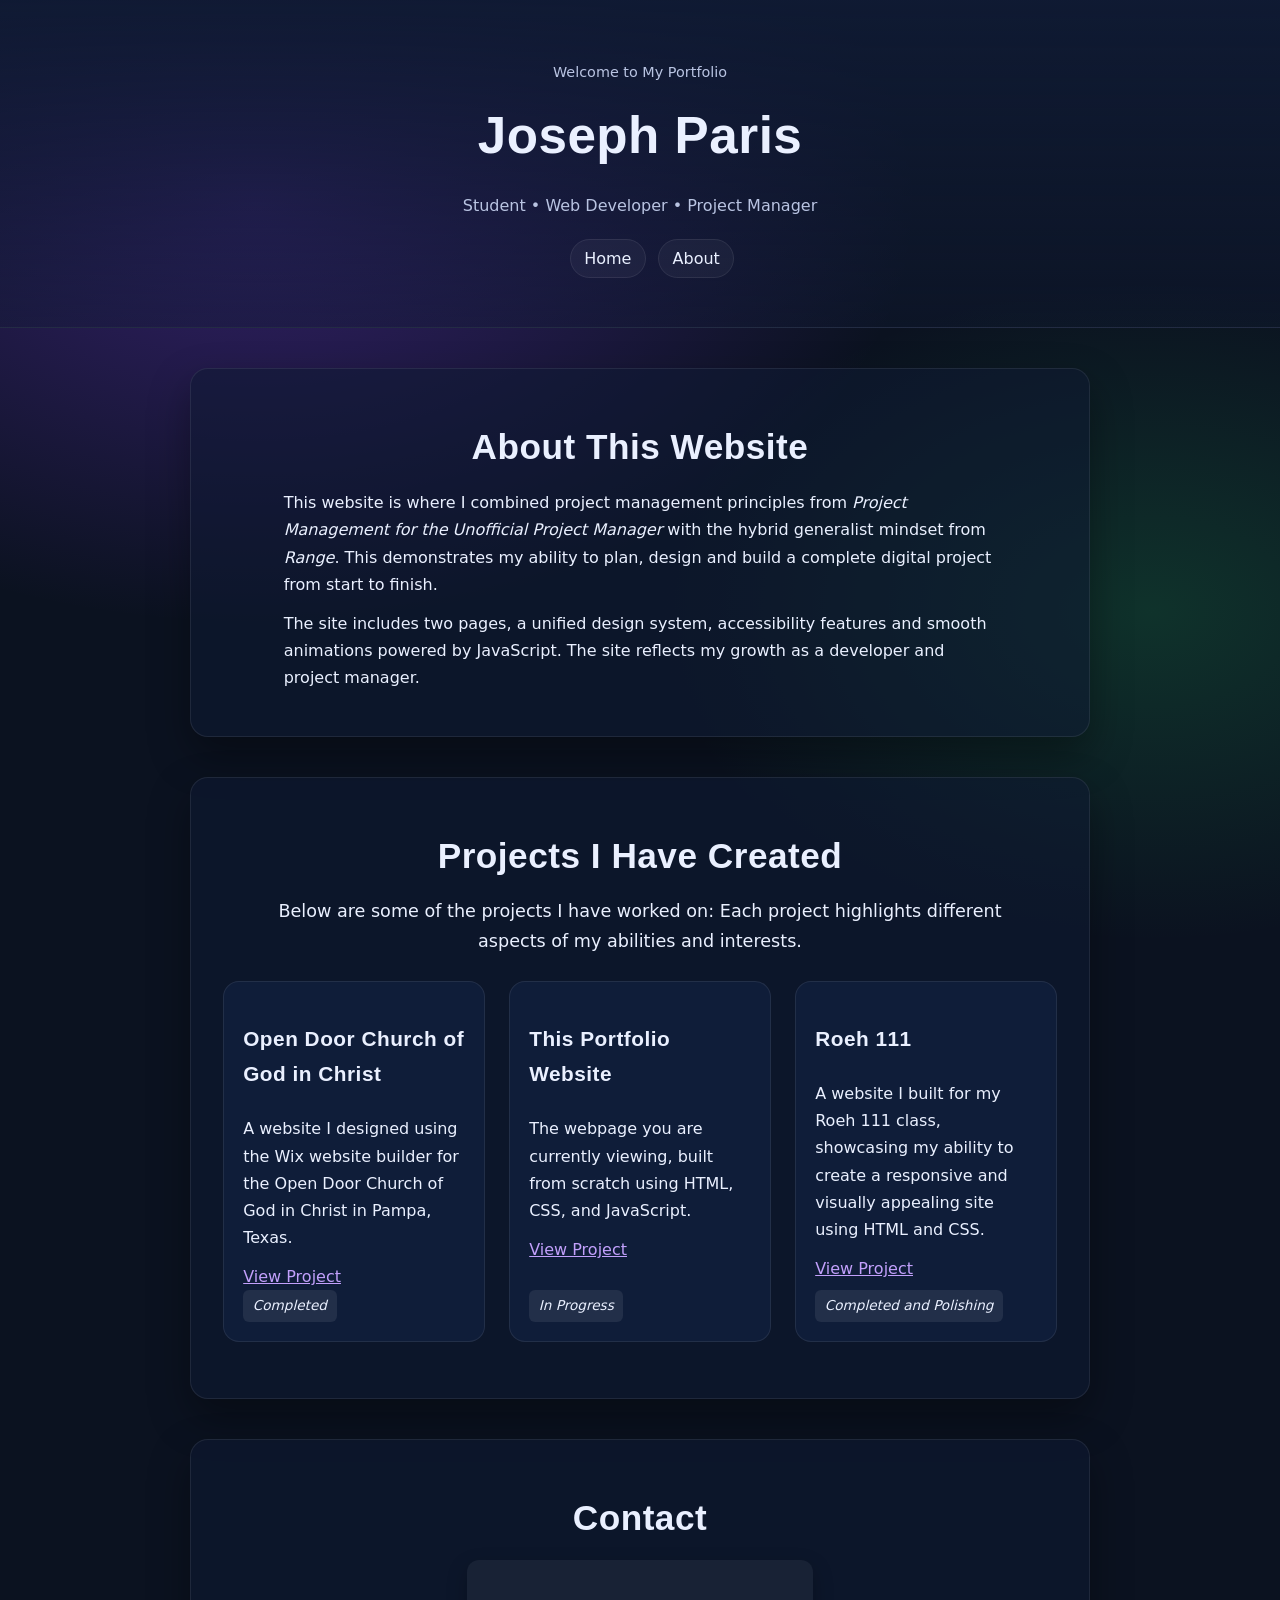
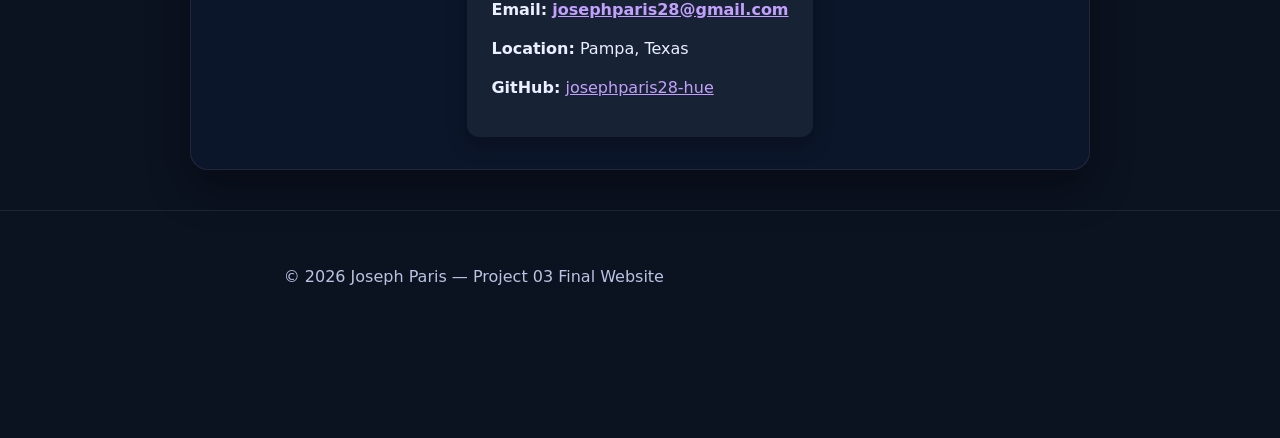
==== commit 57b269a2: "Revised the information on the website. This moves from the rough draft to a final draft. Will revie" ====
--- a/index.html
+++ b/index.html
@@ -37,11 +37,11 @@
       <p>
         This website is where I combined project management principles 
         from <em>Project Management for the Unofficial Project Manager</em> with the hybrid generalist mindset 
-        from <em>Range</em>. It demonstrates my ability to plan, design, and build a complete digital project 
+        from <em>Range</em>. This demonstrates my ability to plan, design and build a complete digital project 
         from start to finish.
       </p>
       <p>
-        The site includes two pages, a unified design system, accessibility features, and smooth animations 
+        The site includes two pages, a unified design system, accessibility features and smooth animations 
         powered by JavaScript. The site reflects my growth as a developer and project manager.
       </p>
     </section>
@@ -50,7 +50,7 @@
     <section class="fade-in">
       <h2>Projects I Have Created</h2>
       <p class="projects-intro">
-        Below are some of the projects I have worked on, showcasing my skills in web development, design, and project management. 
+        Below are some of the projects I have worked on: 
         Each project highlights different aspects of my abilities and interests.
       </p>
 
